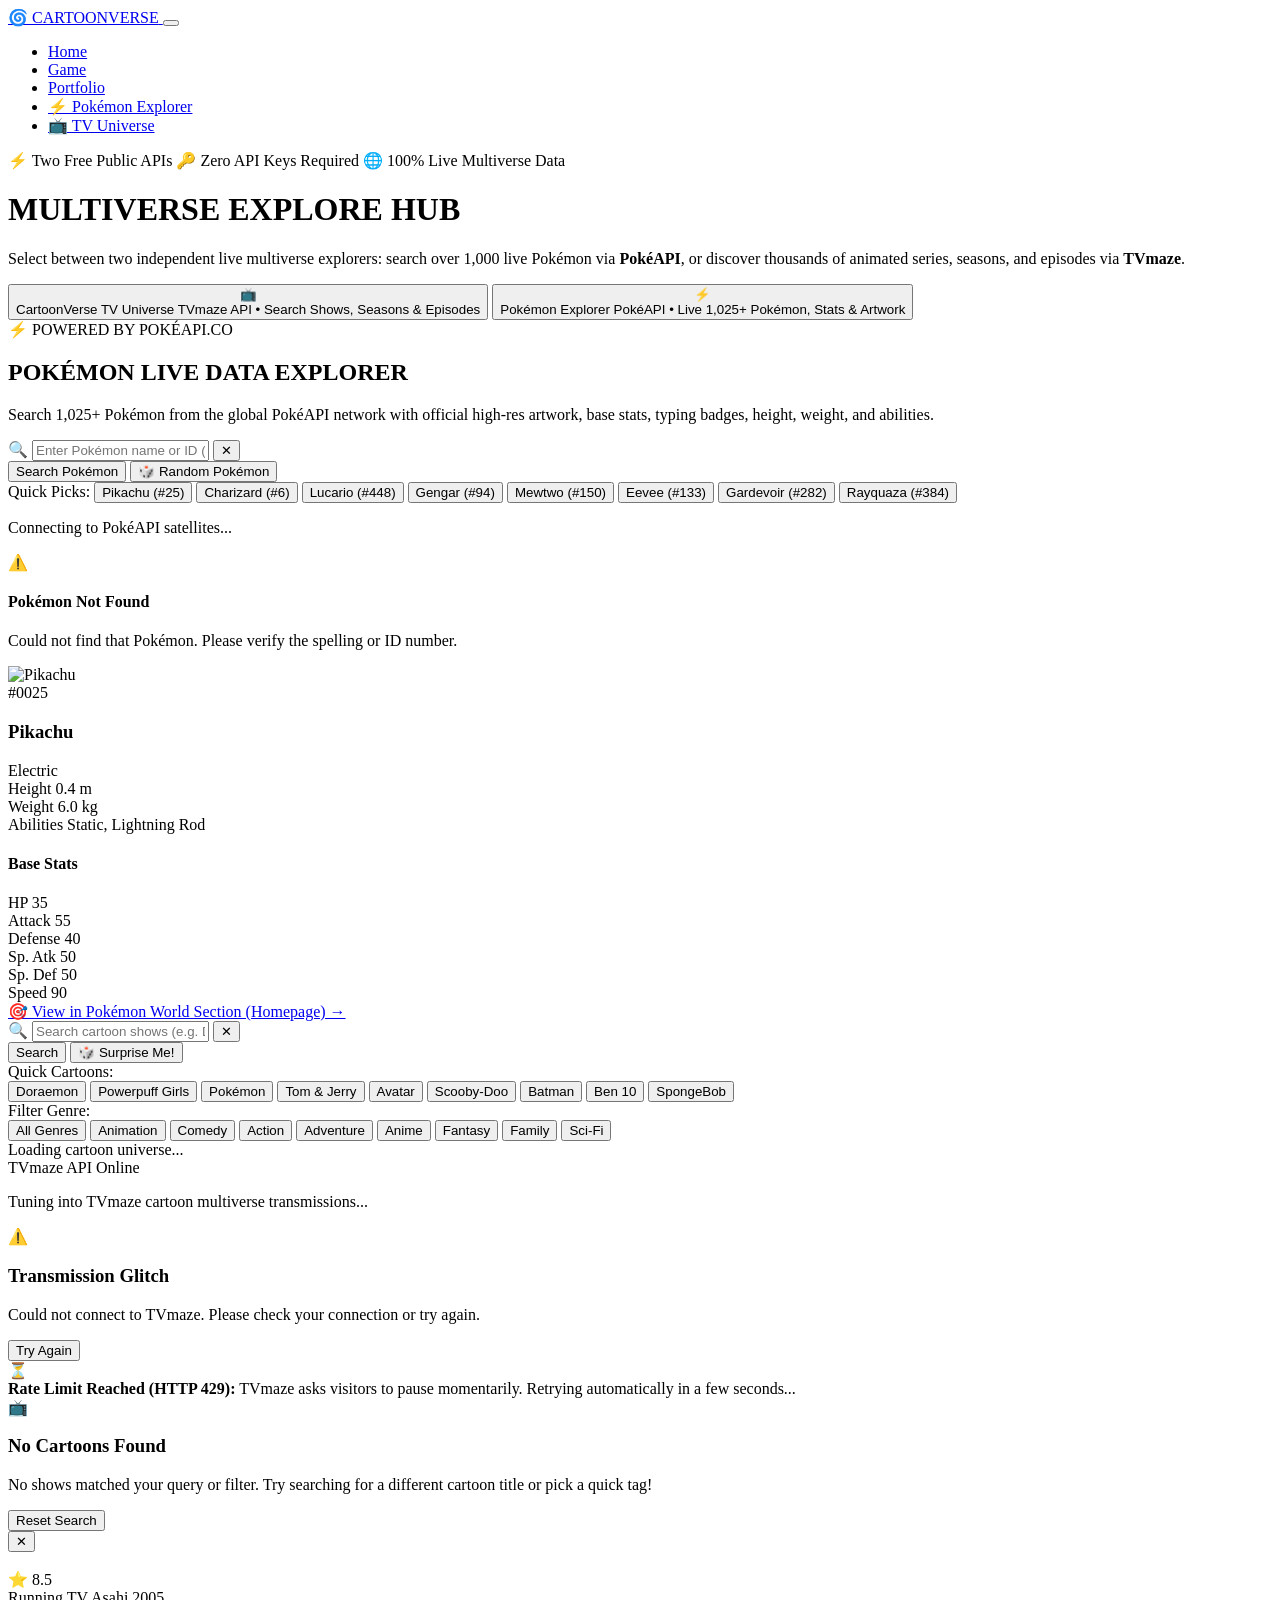
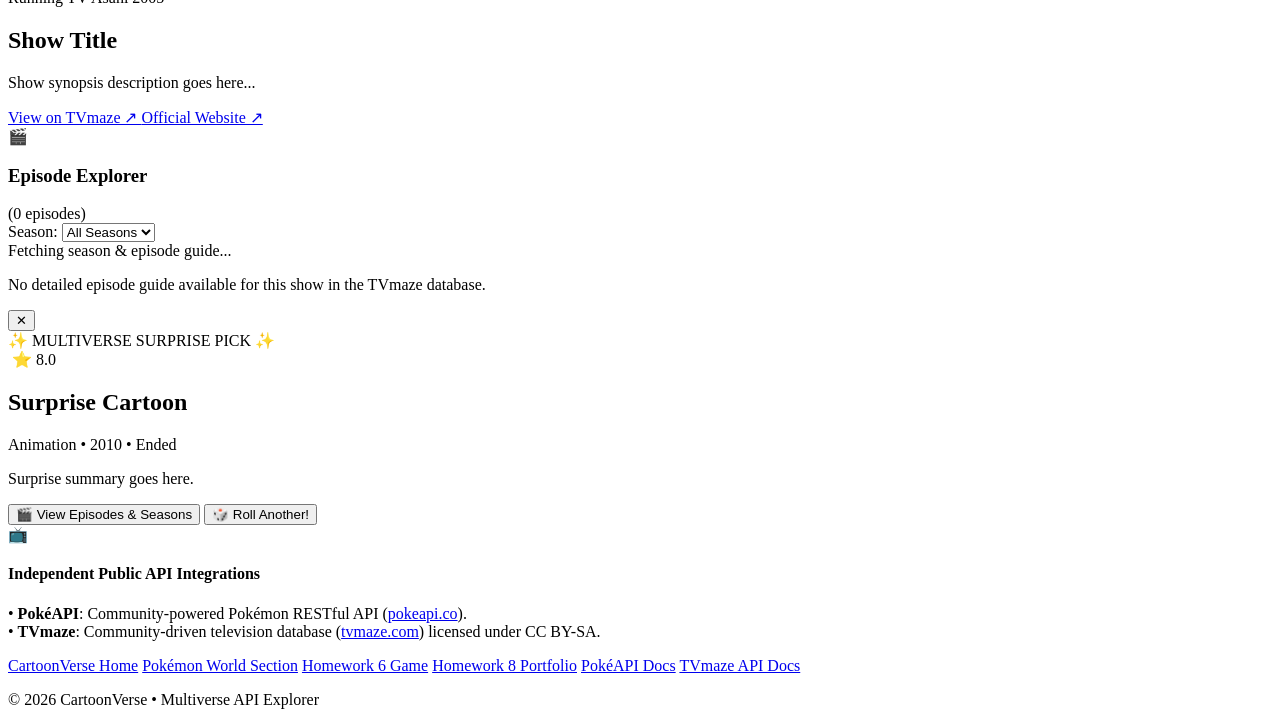
==== CS-CRP/Homework_9/api/index.html @ 13c74284 "Add files via upload" ====
<!DOCTYPE html>
<html lang="en">
<head>
  <meta charset="UTF-8">
  <meta name="viewport" content="width=device-width, initial-scale=1.0">
  <title>Multiverse Explore — Pokémon & TV Universe | CartoonVerse</title>
  <meta name="description" content="Explore live data from two free public APIs: Pokémon Explorer via PokéAPI and CartoonVerse TV Universe via TVmaze.">

  <!-- Google Fonts -->
  <link rel="preconnect" href="https://fonts.googleapis.com">
  <link rel="preconnect" href="https://fonts.gstatic.com" crossorigin>
  <link href="https://fonts.googleapis.com/css2?family=Fredoka:wght@400;600;700;800&family=Nunito:wght@400;600;700;800;900&display=swap" rel="stylesheet">

  <link rel="stylesheet" href="/api/style.css">
</head>
<body>

  <!-- Background Decorative Multiverse Elements -->
  <div class="stars-layer" aria-hidden="true"></div>
  <div class="ambient-glow glow-cyan" aria-hidden="true"></div>
  <div class="ambient-glow glow-magenta" aria-hidden="true"></div>

  <!-- ── Global Navigation ─────────────────────────────────────────── -->
  <nav class="navbar" id="navbar">
    <div class="nav-container">
      <a href="/" class="brand-logo" aria-label="CartoonVerse Home">
        <span class="brand-portal-icon">🌀</span>
        <span class="brand-text">CARTOON<span class="accent-verse">VERSE</span></span>
      </a>

      <button class="mobile-menu-btn" id="mobileMenuBtn" aria-label="Toggle navigation menu">
        <span class="hamburger-bar"></span>
        <span class="hamburger-bar"></span>
        <span class="hamburger-bar"></span>
      </button>

      <ul class="nav-links" id="navLinks">
        <li><a href="/" class="nav-link">Home</a></li>
        <li><a href="/game" class="nav-link">Game</a></li>
        <li><a href="/portfolio" class="nav-link">Portfolio</a></li>
        <li><a href="#pokemon" class="nav-link nav-opt-pokemon" id="navLinkPokemon">⚡ Pokémon Explorer</a></li>
        <li><a href="#tv" class="nav-link nav-opt-tv active" id="navLinkTv">📺 TV Universe</a></li>
      </ul>
    </div>
  </nav>

  <!-- ── Hero Section ──────────────────────────────────────────────── -->
  <header class="api-hero">
    <div class="hero-inner">
      <div class="api-badges">
        <span class="api-badge badge-free">⚡ Two Free Public APIs</span>
        <span class="api-badge badge-nokey">🔑 Zero API Keys Required</span>
        <span class="api-badge badge-live">🌐 100% Live Multiverse Data</span>
      </div>

      <h1 class="api-title">
        MULTIVERSE <span class="highlight-text">EXPLORE HUB</span>
      </h1>
      <p class="api-subtitle">
        Select between two independent live multiverse explorers: search over 1,000 live Pokémon via <strong>PokéAPI</strong>, or discover thousands of animated series, seasons, and episodes via <strong>TVmaze</strong>.
      </p>

      <!-- ── TWO PROMINENT SEPARATE EXPLORE OPTIONS ────────────────── -->
      <div class="explorer-switcher-bar" role="tablist" aria-label="Choose Multiverse Explorer">
        <button 
          class="explorer-switch-btn active" 
          id="tabBtnTv" 
          role="tab" 
          aria-selected="true" 
          aria-controls="viewTvUniverse"
          data-target="viewTvUniverse"
        >
          <span class="switch-icon">📺</span>
          <div class="switch-info">
            <span class="switch-heading">CartoonVerse TV Universe</span>
            <span class="switch-sub">TVmaze API • Search Shows, Seasons & Episodes</span>
          </div>
          <span class="switch-indicator"></span>
        </button>

        <button 
          class="explorer-switch-btn" 
          id="tabBtnPokemon" 
          role="tab" 
          aria-selected="false" 
          aria-controls="viewPokemonExplorer"
          data-target="viewPokemonExplorer"
        >
          <span class="switch-icon">⚡</span>
          <div class="switch-info">
            <span class="switch-heading">Pokémon Explorer</span>
            <span class="switch-sub">PokéAPI • Live 1,025+ Pokémon, Stats & Artwork</span>
          </div>
          <span class="switch-indicator"></span>
        </button>
      </div>

    </div>
  </header>

  <!-- ── Main Content Container ────────────────────────────────────── -->
  <main class="main-container">

    <!-- ===============================================================
         EXPLORE OPTION 1: POKÉMON EXPLORER (PokéAPI Integration)
         =============================================================== -->
    <section class="explorer-view hidden" id="viewPokemonExplorer" role="tabpanel" aria-labelledby="tabBtnPokemon">
      <div class="poke-explorer-card">
        <!-- Pokémon Explorer Header -->
        <div class="poke-header-banner">
          <div class="poke-header-badge">⚡ POWERED BY POKÉAPI.CO</div>
          <h2 class="poke-view-title">POKÉMON LIVE DATA EXPLORER</h2>
          <p class="poke-view-subtitle">
            Search 1,025+ Pokémon from the global PokéAPI network with official high-res artwork, base stats, typing badges, height, weight, and abilities.
          </p>
        </div>

        <!-- Pokémon Search Controls -->
        <div class="poke-search-panel">
          <div class="poke-search-row">
            <div class="search-input-wrapper">
              <span class="search-input-icon">🔍</span>
              <input 
                type="text" 
                id="pokeSearchInput" 
                class="poke-search-input" 
                placeholder="Enter Pokémon name or ID (e.g. pikachu, charizard, lucario, gengar, 150)..."
                aria-label="Search Pokémon by name or ID"
                autocomplete="off"
              >
              <button class="clear-search-btn hidden" id="btnClearPokeSearch" aria-label="Clear input">✕</button>
            </div>
            <button class="poke-search-btn" id="btnSubmitPokeSearch">Search Pokémon</button>
            <button class="poke-random-btn" id="btnRandomPoke">
              <span>🎲</span> Random Pokémon
            </button>
          </div>

          <!-- Quick Pokémon Suggestions -->
          <div class="quick-poke-pills">
            <span class="quick-poke-label">Quick Picks:</span>
            <button class="poke-pill-btn" data-pokemon="pikachu">Pikachu (#25)</button>
            <button class="poke-pill-btn" data-pokemon="charizard">Charizard (#6)</button>
            <button class="poke-pill-btn" data-pokemon="lucario">Lucario (#448)</button>
            <button class="poke-pill-btn" data-pokemon="gengar">Gengar (#94)</button>
            <button class="poke-pill-btn" data-pokemon="mewtwo">Mewtwo (#150)</button>
            <button class="poke-pill-btn" data-pokemon="eevee">Eevee (#133)</button>
            <button class="poke-pill-btn" data-pokemon="gardevoir">Gardevoir (#282)</button>
            <button class="poke-pill-btn" data-pokemon="rayquaza">Rayquaza (#384)</button>
          </div>
        </div>

        <!-- Pokémon Loading State -->
        <div class="poke-loading-state hidden" id="pokeLoadingState">
          <div class="poke-ball-spinner"></div>
          <p>Connecting to PokéAPI satellites...</p>
        </div>

        <!-- Pokémon Error Message -->
        <div class="poke-error-card hidden" id="pokeErrorCard">
          <span class="error-icon">⚠️</span>
          <div>
            <h4 id="pokeErrorHeading">Pokémon Not Found</h4>
            <p id="pokeErrorDescription">Could not find that Pokémon. Please verify the spelling or ID number.</p>
          </div>
        </div>

        <!-- Live Pokémon Display Card -->
        <div class="poke-display-wrapper" id="pokeDisplayWrapper">
          <div class="poke-card-grid">
            <!-- Left Column: Artwork, ID, Name, Types -->
            <div class="poke-art-col">
              <div class="poke-sprite-frame">
                <img 
                  id="pokeLiveImg" 
                  src="https://raw.githubusercontent.com/PokeAPI/sprites/master/sprites/pokemon/other/official-artwork/25.png" 
                  alt="Pikachu" 
                  class="poke-artwork-img"
                  loading="lazy"
                >
              </div>
              <span class="poke-num-tag" id="pokeLiveId">#0025</span>
              <h3 class="poke-live-name" id="pokeLiveName">Pikachu</h3>
              <div class="poke-types-container" id="pokeLiveTypes">
                <span class="poke-type-badge type-electric">Electric</span>
              </div>
            </div>

            <!-- Right Column: Meta Info & Base Stats Meters -->
            <div class="poke-stats-col">
              <div class="poke-meta-stats">
                <div class="meta-stat-box">
                  <span class="ms-label">Height</span>
                  <span class="ms-value" id="pokeLiveHeight">0.4 m</span>
                </div>
                <div class="meta-stat-box">
                  <span class="ms-label">Weight</span>
                  <span class="ms-value" id="pokeLiveWeight">6.0 kg</span>
                </div>
                <div class="meta-stat-box">
                  <span class="ms-label">Abilities</span>
                  <span class="ms-value" id="pokeLiveAbilities">Static, Lightning Rod</span>
                </div>
              </div>

              <!-- Base Stats Progress Bars -->
              <h4 class="poke-base-stats-title">Base Stats</h4>
              <div class="poke-stats-list">
                <div class="stat-row">
                  <span class="stat-name">HP</span>
                  <span class="stat-val" id="pokeStatHp">35</span>
                  <div class="stat-track"><div class="stat-bar" id="barHp" style="width: 14%;"></div></div>
                </div>
                <div class="stat-row">
                  <span class="stat-name">Attack</span>
                  <span class="stat-val" id="pokeStatAtk">55</span>
                  <div class="stat-track"><div class="stat-bar" id="barAtk" style="width: 22%;"></div></div>
                </div>
                <div class="stat-row">
                  <span class="stat-name">Defense</span>
                  <span class="stat-val" id="pokeStatDef">40</span>
                  <div class="stat-track"><div class="stat-bar" id="barDef" style="width: 16%;"></div></div>
                </div>
                <div class="stat-row">
                  <span class="stat-name">Sp. Atk</span>
                  <span class="stat-val" id="pokeStatSpAtk">50</span>
                  <div class="stat-track"><div class="stat-bar" id="barSpAtk" style="width: 20%;"></div></div>
                </div>
                <div class="stat-row">
                  <span class="stat-name">Sp. Def</span>
                  <span class="stat-val" id="pokeStatSpDef">50</span>
                  <div class="stat-track"><div class="stat-bar" id="barSpDef" style="width: 20%;"></div></div>
                </div>
                <div class="stat-row">
                  <span class="stat-name">Speed</span>
                  <span class="stat-val" id="pokeStatSpd">90</span>
                  <div class="stat-track"><div class="stat-bar" id="barSpd" style="width: 36%;"></div></div>
                </div>
              </div>

              <!-- Cross-link back to Homepage Pokémon Section -->
              <div class="poke-cross-links">
                <a href="/#world-pokemon-detail" class="btn-jump-home-section">
                  <span>🎯</span> View in Pokémon World Section (Homepage) →
                </a>
              </div>
            </div>
          </div>
        </div>

      </div>
    </section>

    <!-- ===============================================================
         EXPLORE OPTION 2: CARTOONVERSE TV UNIVERSE (TVmaze API Integration)
         =============================================================== -->
    <section class="explorer-view" id="viewTvUniverse" role="tabpanel" aria-labelledby="tabBtnTv">
      
      <!-- Controls Panel -->
      <div class="controls-panel">
        <!-- Search Input Bar -->
        <div class="search-form-row">
          <div class="search-input-wrapper">
            <span class="search-input-icon">🔍</span>
            <input 
              type="text" 
              id="tvSearchInput" 
              class="tv-search-input" 
              placeholder="Search cartoon shows (e.g. Doraemon, Powerpuff Girls, Pokémon, Tom and Jerry, Avatar)..."
              aria-label="Search TV shows by name"
              autocomplete="off"
            >
            <button class="clear-search-btn hidden" id="btnClearSearch" aria-label="Clear search input">✕</button>
          </div>
          <button class="search-submit-btn" id="btnSubmitSearch">Search</button>
          <button class="surprise-btn" id="btnSurpriseMe" title="Discover a surprise random cartoon show!">
            <span>🎲</span> Surprise Me!
          </button>
        </div>

        <!-- Quick Suggestion Pills -->
        <div class="quick-tags-row">
          <span class="tags-label">Quick Cartoons:</span>
          <div class="tag-pills" id="quickTags">
            <button class="tag-pill" data-query="doraemon">Doraemon</button>
            <button class="tag-pill" data-query="powerpuff girls">Powerpuff Girls</button>
            <button class="tag-pill" data-query="pokemon">Pokémon</button>
            <button class="tag-pill" data-query="tom and jerry">Tom & Jerry</button>
            <button class="tag-pill" data-query="avatar the last airbender">Avatar</button>
            <button class="tag-pill" data-query="scooby-doo">Scooby-Doo</button>
            <button class="tag-pill" data-query="batman the animated series">Batman</button>
            <button class="tag-pill" data-query="ben 10">Ben 10</button>
            <button class="tag-pill" data-query="spongebob">SpongeBob</button>
          </div>
        </div>

        <!-- Genre Filter Pills -->
        <div class="genre-filter-row">
          <span class="genre-label">Filter Genre:</span>
          <div class="genre-pills" id="genrePills">
            <button class="genre-pill active" data-genre="all">All Genres</button>
            <button class="genre-pill" data-genre="Animation">Animation</button>
            <button class="genre-pill" data-genre="Comedy">Comedy</button>
            <button class="genre-pill" data-genre="Action">Action</button>
            <button class="genre-pill" data-genre="Adventure">Adventure</button>
            <button class="genre-pill" data-genre="Anime">Anime</button>
            <button class="genre-pill" data-genre="Fantasy">Fantasy</button>
            <button class="genre-pill" data-genre="Family">Family</button>
            <button class="genre-pill" data-genre="Science-Fiction">Sci-Fi</button>
          </div>
        </div>
      </div>

      <!-- Results Meta Bar -->
      <div class="results-meta-bar" id="resultsMeta">
        <div class="meta-count" id="resultsCount">Loading cartoon universe...</div>
        <div class="meta-status" id="metaStatus">TVmaze API Online</div>
      </div>

      <!-- Loading Indicator -->
      <div class="loading-state hidden" id="loadingState">
        <div class="spinner-portal"></div>
        <p class="loading-text">Tuning into TVmaze cartoon multiverse transmissions...</p>
      </div>

      <!-- Error Banner -->
      <div class="error-banner hidden" id="errorBanner">
        <span class="error-icon">⚠️</span>
        <div class="error-content">
          <h3 class="error-title" id="errorTitle">Transmission Glitch</h3>
          <p class="error-msg" id="errorMsg">Could not connect to TVmaze. Please check your connection or try again.</p>
        </div>
        <button class="btn-retry" id="btnRetry">Try Again</button>
      </div>

      <!-- Rate Limit Alert (HTTP 429) -->
      <div class="rate-limit-alert hidden" id="rateLimitAlert">
        <span class="rl-icon">⏳</span>
        <div>
          <strong>Rate Limit Reached (HTTP 429):</strong>
          <span>TVmaze asks visitors to pause momentarily. Retrying automatically in a few seconds...</span>
        </div>
      </div>

      <!-- Empty State -->
      <div class="empty-state hidden" id="emptyState">
        <div class="empty-icon">📺</div>
        <h3>No Cartoons Found</h3>
        <p id="emptyMsg">No shows matched your query or filter. Try searching for a different cartoon title or pick a quick tag!</p>
        <button class="action-btn-sm" id="btnResetEmpty">Reset Search</button>
      </div>

      <!-- Shows Grid (Cartoon Discovery Hub) -->
      <section class="shows-grid" id="showsGrid" aria-label="TV shows discovery grid">
        <!-- Populated dynamically via script.js -->
      </section>

    </section>

  </main>

  <!-- ── Feature 2: Episode Explorer Modal / View ──────────────────── -->
  <div class="modal-overlay hidden" id="episodeModal" role="dialog" aria-modal="true" aria-labelledby="modalShowTitle">
    <div class="modal-container">
      <button class="modal-close" id="btnModalClose" aria-label="Close episode explorer">✕</button>

      <!-- Show Header Banner -->
      <div class="modal-show-header" id="modalShowHeader">
        <div class="modal-poster-wrap">
          <img src="" alt="" class="modal-poster-img" id="modalPoster">
          <div class="modal-rating-badge" id="modalRating">⭐ 8.5</div>
        </div>

        <div class="modal-header-info">
          <div class="modal-badges-row" id="modalBadgesRow">
            <span class="modal-badge-status" id="modalStatus">Running</span>
            <span class="modal-badge-network" id="modalNetwork">TV Asahi</span>
            <span class="modal-badge-year" id="modalYear">2005</span>
          </div>

          <h2 class="modal-show-title" id="modalShowTitle">Show Title</h2>
          <div class="modal-genres" id="modalGenres">
            <!-- Badges -->
          </div>

          <p class="modal-synopsis" id="modalSynopsis">
            Show synopsis description goes here...
          </p>

          <div class="modal-links-row">
            <a href="#" target="_blank" rel="noopener noreferrer" class="modal-ext-link" id="modalTvmazeLink">
              View on TVmaze ↗
            </a>
            <a href="#" target="_blank" rel="noopener noreferrer" class="modal-ext-link hidden" id="modalOfficialLink">
              Official Website ↗
            </a>
          </div>
        </div>
      </div>

      <!-- Episode Explorer Section -->
      <div class="episodes-section">
        <div class="episodes-header">
          <div class="episodes-title-row">
            <span class="ep-icon">🎬</span>
            <h3>Episode Explorer</h3>
            <span class="episodes-total-count" id="episodesTotalCount">(0 episodes)</span>
          </div>

          <!-- Season Selector -->
          <div class="season-filter-wrapper">
            <label for="seasonSelect">Season:</label>
            <select id="seasonSelect" class="season-select" aria-label="Filter episodes by season">
              <option value="all">All Seasons</option>
            </select>
          </div>
        </div>

        <!-- Episodes Loading State -->
        <div class="episodes-loading hidden" id="episodesLoading">
          <div class="spinner-sm"></div>
          <span>Fetching season & episode guide...</span>
        </div>

        <!-- Episodes Grid -->
        <div class="episodes-grid" id="episodesGrid">
          <!-- Dynamically populated -->
        </div>

        <!-- Episodes Empty State -->
        <div class="episodes-empty hidden" id="episodesEmpty">
          <p>No detailed episode guide available for this show in the TVmaze database.</p>
        </div>
      </div>
    </div>
  </div>

  <!-- ── Feature 3: Surprise Me Spotlight Modal ────────────────────── -->
  <div class="modal-overlay hidden" id="surpriseModal" role="dialog" aria-modal="true" aria-labelledby="surpriseTitle">
    <div class="surprise-modal-container">
      <button class="modal-close" id="btnSurpriseClose" aria-label="Close surprise card">✕</button>

      <div class="surprise-badge-top">✨ MULTIVERSE SURPRISE PICK ✨</div>

      <div class="surprise-card-body">
        <div class="surprise-poster-wrap">
          <img src="" alt="" class="surprise-poster-img" id="surprisePoster">
          <span class="surprise-rating" id="surpriseRating">⭐ 8.0</span>
        </div>

        <div class="surprise-details">
          <h2 class="surprise-title" id="surpriseTitle">Surprise Cartoon</h2>
          <div class="surprise-genres" id="surpriseGenres"></div>

          <div class="surprise-meta">
            <span id="surpriseType">Animation</span> •
            <span id="surpriseYear">2010</span> •
            <span id="surpriseStatus">Ended</span>
          </div>

          <p class="surprise-desc" id="surpriseDesc">
            Surprise summary goes here.
          </p>

          <div class="surprise-actions">
            <button class="surprise-explore-btn" id="btnSurpriseExplore">
              <span>🎬</span> View Episodes & Seasons
            </button>
            <button class="surprise-again-btn" id="btnSurpriseAgain">
              <span>🎲</span> Roll Another!
            </button>
          </div>
        </div>
      </div>
    </div>
  </div>

  <!-- ── TVmaze Attribution & Footer ───────────────────────────────── -->
  <footer class="api-footer">
    <div class="footer-inner">
      <div class="footer-attribution">
        <span class="footer-tv-icon">📺</span>
        <div>
          <h4>Independent Public API Integrations</h4>
          <p>
            • <strong>PokéAPI</strong>: Community-powered Pokémon RESTful API (<a href="https://pokeapi.co" target="_blank" rel="noopener noreferrer">pokeapi.co</a>).<br>
            • <strong>TVmaze</strong>: Community-driven television database (<a href="https://www.tvmaze.com" target="_blank" rel="noopener noreferrer">tvmaze.com</a>) licensed under CC BY-SA.
          </p>
        </div>
      </div>

      <div class="footer-links-row">
        <a href="/">CartoonVerse Home</a>
        <a href="/#world-pokemon-detail">Pokémon World Section</a>
        <a href="/game">Homework 6 Game</a>
        <a href="/portfolio">Homework 8 Portfolio</a>
        <a href="https://pokeapi.co/docs/v2" target="_blank" rel="noopener noreferrer">PokéAPI Docs</a>
        <a href="https://api.tvmaze.com" target="_blank" rel="noopener noreferrer">TVmaze API Docs</a>
      </div>

      <p class="footer-copy">© 2026 CartoonVerse • Multiverse API Explorer</p>
    </div>
  </footer>

  <script src="/api/script.js"></script>
</body>
</html>
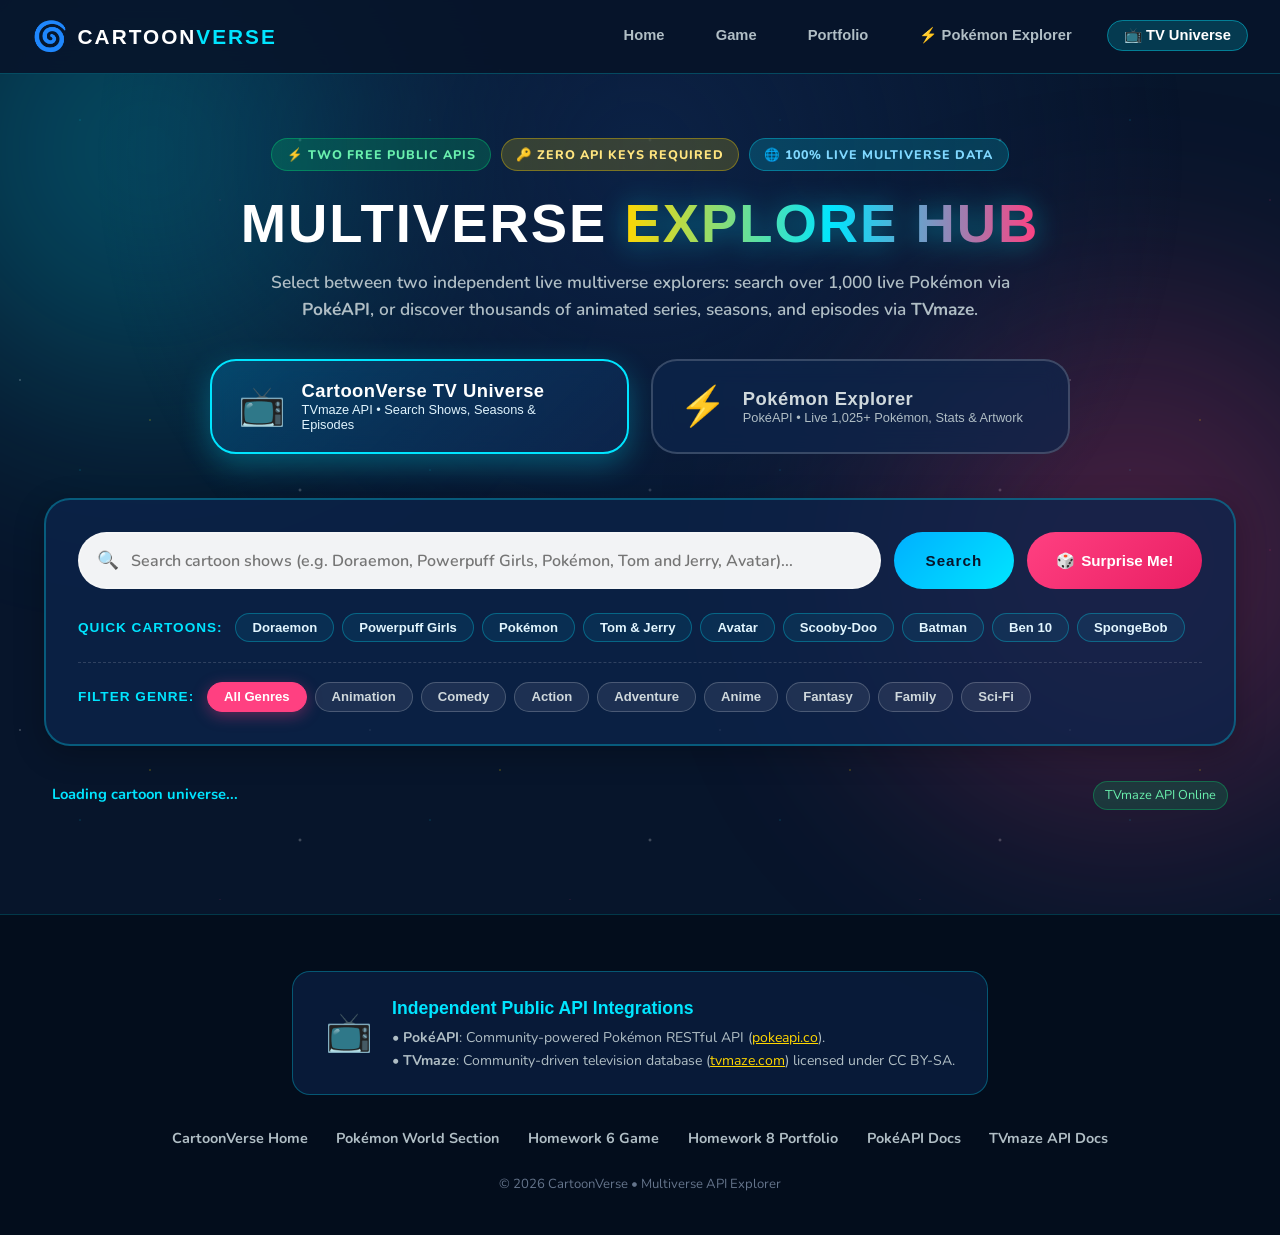
==== commit 50834d87: "Update index.html" ====
--- a/CS-CRP/Homework_9/api/index.html
+++ b/CS-CRP/Homework_9/api/index.html
@@ -11,7 +11,7 @@
   <link rel="preconnect" href="https://fonts.gstatic.com" crossorigin>
   <link href="https://fonts.googleapis.com/css2?family=Fredoka:wght@400;600;700;800&family=Nunito:wght@400;600;700;800;900&display=swap" rel="stylesheet">
 
-  <link rel="stylesheet" href="/api/style.css">
+  <link rel="stylesheet" href="style.css">
 </head>
 <body>
 
--- a/CS-CRP/Homework_9/api/style.css
+++ b/CS-CRP/Homework_9/api/style.css
@@ -0,0 +1,1875 @@
+/* ===================================================================
+   CARTOONVERSE MULTIVERSE EXPLORE — DUAL API STYLESHEET
+   1. Pokémon Explorer (PokéAPI)
+   2. CartoonVerse TV Universe (TVmaze)
+   =================================================================== */
+
+:root {
+  --font-display: 'Fredoka', 'Quicksand', sans-serif;
+  --font-body: 'Nunito', -apple-system, BlinkMacSystemFont, sans-serif;
+
+  --bg-space: #07152b;
+  --bg-space-dark: #040d1c;
+  --accent-cyan: #00e5ff;
+  --accent-magenta: #ff4081;
+  --accent-yellow: #ffd600;
+  --accent-purple: #7c4dff;
+  --accent-green: #00e676;
+  --accent-red: #e53935;
+
+  --text-primary: #ffffff;
+  --text-muted: #b0bec5;
+  --text-dark: #1e293b;
+
+  --card-bg: rgba(255, 255, 255, 0.95);
+  --glass-bg: rgba(13, 37, 76, 0.75);
+
+  --radius-sm: 10px;
+  --radius-md: 18px;
+  --radius-lg: 26px;
+  --radius-pill: 50px;
+
+  --shadow-sm: 0 4px 15px rgba(0, 0, 0, 0.15);
+  --shadow-md: 0 8px 30px rgba(0, 0, 0, 0.25);
+  --shadow-glow: 0 0 25px rgba(0, 229, 255, 0.35);
+
+  --max-w: 1240px;
+  --transition: all 0.3s cubic-bezier(0.2, 0.8, 0.2, 1);
+}
+
+/* ── Reset & Global ──────────────────────────────────────────────── */
+*, *::before, *::after {
+  box-sizing: border-box;
+  margin: 0;
+  padding: 0;
+}
+
+html {
+  scroll-behavior: smooth;
+}
+
+body {
+  font-family: var(--font-body);
+  background: var(--bg-space);
+  color: var(--text-primary);
+  min-height: 100vh;
+  line-height: 1.6;
+  overflow-x: hidden;
+  position: relative;
+}
+
+/* ── Ambient Background Decor ────────────────────────────────────── */
+.stars-layer {
+  position: fixed;
+  inset: 0;
+  pointer-events: none;
+  background-image: 
+    radial-gradient(1.5px 1.5px at 20px 30px, #ffffff, rgba(0,0,0,0)),
+    radial-gradient(1px 1px at 80px 120px, var(--accent-cyan), rgba(0,0,0,0)),
+    radial-gradient(1.5px 1.5px at 150px 70px, var(--accent-yellow), rgba(0,0,0,0)),
+    radial-gradient(1px 1px at 220px 200px, var(--accent-magenta), rgba(0,0,0,0)),
+    radial-gradient(2px 2px at 300px 140px, #ffffff, rgba(0,0,0,0));
+  background-repeat: repeat;
+  background-size: 350px 350px;
+  opacity: 0.35;
+  z-index: 0;
+}
+
+.ambient-glow {
+  position: fixed;
+  width: 500px;
+  height: 500px;
+  border-radius: 50%;
+  filter: blur(120px);
+  pointer-events: none;
+  z-index: 0;
+  opacity: 0.25;
+}
+
+.glow-cyan {
+  top: -100px;
+  left: -100px;
+  background: var(--accent-cyan);
+}
+
+.glow-magenta {
+  bottom: 10%;
+  right: -100px;
+  background: var(--accent-magenta);
+}
+
+/* ── Navbar ──────────────────────────────────────────────────────── */
+.navbar {
+  position: sticky;
+  top: 0;
+  z-index: 100;
+  background: rgba(7, 21, 43, 0.90);
+  backdrop-filter: blur(16px);
+  border-bottom: 1px solid rgba(0, 229, 255, 0.25);
+  padding: 0.85rem 2rem;
+  transition: var(--transition);
+}
+
+.nav-container {
+  max-width: var(--max-w);
+  margin: 0 auto;
+  display: flex;
+  align-items: center;
+  justify-content: space-between;
+}
+
+.brand-logo {
+  display: flex;
+  align-items: center;
+  gap: 0.6rem;
+  text-decoration: none;
+  color: #fff;
+}
+
+.brand-portal-icon {
+  font-size: 1.8rem;
+  animation: rotatePortal 20s linear infinite;
+}
+
+@keyframes rotatePortal {
+  from { transform: rotate(0deg); }
+  to   { transform: rotate(360deg); }
+}
+
+.brand-text {
+  font-family: var(--font-display);
+  font-weight: 800;
+  font-size: 1.3rem;
+  letter-spacing: 2px;
+}
+
+.accent-verse {
+  color: var(--accent-cyan);
+}
+
+.nav-links {
+  display: flex;
+  list-style: none;
+  gap: 1.2rem;
+  align-items: center;
+}
+
+.nav-link {
+  color: var(--text-muted);
+  text-decoration: none;
+  font-family: var(--font-display);
+  font-weight: 700;
+  font-size: 0.92rem;
+  padding: 0.4rem 1rem;
+  border-radius: var(--radius-pill);
+  transition: var(--transition);
+}
+
+.nav-link:hover,
+.nav-link.active {
+  color: #fff;
+  background: rgba(0, 229, 255, 0.18);
+  border: 1px solid rgba(0, 229, 255, 0.4);
+}
+
+.nav-opt-pokemon:hover,
+.nav-opt-pokemon.active {
+  background: rgba(255, 214, 0, 0.2);
+  border-color: var(--accent-yellow);
+  color: #ffe57f;
+}
+
+.mobile-menu-btn {
+  display: none;
+  background: none;
+  border: none;
+  cursor: pointer;
+  padding: 0.5rem;
+}
+
+.hamburger-bar {
+  display: block;
+  width: 25px;
+  height: 3px;
+  background: #fff;
+  margin: 4px 0;
+  border-radius: 2px;
+  transition: 0.3s;
+}
+
+/* ── Hero Section ────────────────────────────────────────────────── */
+.api-hero {
+  position: relative;
+  z-index: 1;
+  padding: 4rem 1.5rem 2.8rem;
+  text-align: center;
+  background: radial-gradient(circle at 50% 20%, rgba(13, 37, 76, 0.8) 0%, transparent 75%);
+}
+
+.hero-inner {
+  max-width: 980px;
+  margin: 0 auto;
+}
+
+.api-badges {
+  display: flex;
+  flex-wrap: wrap;
+  justify-content: center;
+  gap: 0.6rem;
+  margin-bottom: 1.2rem;
+}
+
+.api-badge {
+  font-size: 0.78rem;
+  font-weight: 800;
+  padding: 0.35rem 0.9rem;
+  border-radius: var(--radius-pill);
+  letter-spacing: 1px;
+  text-transform: uppercase;
+}
+
+.badge-free   { background: rgba(0, 230, 118, 0.18); color: #69f0ae; border: 1px solid rgba(0, 230, 118, 0.35); }
+.badge-nokey  { background: rgba(255, 214, 0, 0.18); color: #ffe57f; border: 1px solid rgba(255, 214, 0, 0.35); }
+.badge-live   { background: rgba(0, 229, 255, 0.18); color: #80d8ff; border: 1px solid rgba(0, 229, 255, 0.35); }
+
+.api-title {
+  font-family: var(--font-display);
+  font-size: clamp(2.2rem, 5vw, 3.4rem);
+  font-weight: 900;
+  letter-spacing: 2px;
+  line-height: 1.2;
+  margin-bottom: 0.8rem;
+}
+
+.highlight-text {
+  background: linear-gradient(90deg, var(--accent-yellow), var(--accent-cyan), var(--accent-magenta));
+  -webkit-background-clip: text;
+  -webkit-text-fill-color: transparent;
+  background-clip: text;
+  filter: drop-shadow(0 2px 14px rgba(0, 229, 255, 0.45));
+}
+
+.api-subtitle {
+  color: var(--text-muted);
+  font-size: 1.08rem;
+  font-weight: 600;
+  max-width: 760px;
+  margin: 0 auto 2.2rem;
+}
+
+/* ── TWO SEPARATE EXPLORE SWITCHER BUTTONS ───────────────────────── */
+.explorer-switcher-bar {
+  display: grid;
+  grid-template-columns: 1fr 1fr;
+  gap: 1.4rem;
+  max-width: 860px;
+  margin: 0 auto;
+}
+
+.explorer-switch-btn {
+  display: flex;
+  align-items: center;
+  gap: 1rem;
+  padding: 1.2rem 1.6rem;
+  border-radius: var(--radius-lg);
+  border: 2px solid rgba(255, 255, 255, 0.18);
+  background: rgba(13, 37, 76, 0.7);
+  backdrop-filter: blur(12px);
+  color: #cfd8dc;
+  cursor: pointer;
+  text-align: left;
+  transition: var(--transition);
+  position: relative;
+  overflow: hidden;
+}
+
+.explorer-switch-btn:hover {
+  border-color: rgba(0, 229, 255, 0.5);
+  background: rgba(13, 37, 76, 0.9);
+  transform: translateY(-4px);
+  color: #fff;
+}
+
+.explorer-switch-btn.active {
+  border-color: var(--accent-cyan);
+  background: linear-gradient(135deg, rgba(0, 176, 255, 0.22), rgba(13, 37, 76, 0.95));
+  color: #fff;
+  box-shadow: 0 10px 30px rgba(0, 229, 255, 0.3);
+}
+
+#tabBtnPokemon.active {
+  border-color: var(--accent-yellow);
+  background: linear-gradient(135deg, rgba(255, 214, 0, 0.22), rgba(13, 37, 76, 0.95));
+  box-shadow: 0 10px 30px rgba(255, 214, 0, 0.3);
+}
+
+.switch-icon {
+  font-size: 2.4rem;
+  flex-shrink: 0;
+}
+
+.switch-info {
+  display: flex;
+  flex-direction: column;
+}
+
+.switch-heading {
+  font-family: var(--font-display);
+  font-size: 1.15rem;
+  font-weight: 800;
+  letter-spacing: 0.5px;
+}
+
+.switch-sub {
+  font-size: 0.8rem;
+  color: var(--text-muted);
+}
+
+.explorer-switch-btn.active .switch-sub {
+  color: #e1f5fe;
+}
+
+/* ── Main Container & Explorer Views ─────────────────────────────── */
+.main-container {
+  position: relative;
+  z-index: 1;
+  max-width: var(--max-w);
+  margin: 0 auto;
+  padding: 0 1.5rem 5rem;
+}
+
+.explorer-view {
+  animation: viewFade 0.4s ease-out both;
+}
+
+@keyframes viewFade {
+  from { opacity: 0; transform: translateY(15px); }
+  to   { opacity: 1; transform: translateY(0); }
+}
+
+/* ===================================================================
+   OPTION 1: POKÉMON EXPLORER (PokéAPI) STYLES
+   =================================================================== */
+.poke-explorer-card {
+  background: rgba(255, 255, 255, 0.96);
+  color: var(--text-dark);
+  border-radius: var(--radius-lg);
+  border: 3px solid #ffca28;
+  padding: 2.8rem 2.2rem;
+  box-shadow: 0 16px 45px rgba(0, 0, 0, 0.35);
+  margin-bottom: 2.5rem;
+}
+
+.poke-header-banner {
+  text-align: center;
+  margin-bottom: 2.2rem;
+}
+
+.poke-header-badge {
+  display: inline-block;
+  background: linear-gradient(90deg, #d32f2f, #f57c00);
+  color: #fff;
+  font-family: var(--font-display);
+  font-weight: 800;
+  font-size: 0.78rem;
+  letter-spacing: 2px;
+  padding: 0.35rem 1rem;
+  border-radius: var(--radius-pill);
+  margin-bottom: 0.8rem;
+}
+
+.poke-view-title {
+  font-family: var(--font-display);
+  font-size: clamp(1.6rem, 3.5vw, 2.4rem);
+  font-weight: 900;
+  color: #b71c1c;
+  letter-spacing: 1px;
+  margin-bottom: 0.5rem;
+}
+
+.poke-view-subtitle {
+  color: #37474f;
+  font-size: 1rem;
+  max-width: 660px;
+  margin: 0 auto;
+  font-weight: 600;
+}
+
+/* Pokémon Search Controls */
+.poke-search-panel {
+  max-width: 760px;
+  margin: 0 auto 2.2rem;
+}
+
+.poke-search-row {
+  display: flex;
+  gap: 0.8rem;
+  flex-wrap: wrap;
+  margin-bottom: 1rem;
+}
+
+.poke-search-input {
+  width: 100%;
+  padding: 0.95rem 2.8rem 0.95rem 3.2rem;
+  border-radius: var(--radius-pill);
+  border: 2px solid #ffca28;
+  background: #ffffff;
+  color: var(--text-dark);
+  font-family: var(--font-body);
+  font-size: 1rem;
+  font-weight: 700;
+  outline: none;
+  transition: var(--transition);
+}
+
+.poke-search-input:focus {
+  border-color: #e53935;
+  box-shadow: 0 0 16px rgba(229, 57, 53, 0.25);
+}
+
+.poke-search-btn {
+  padding: 0.95rem 1.8rem;
+  border-radius: var(--radius-pill);
+  border: none;
+  background: linear-gradient(135deg, #e53935, #d32f2f);
+  color: #fff;
+  font-family: var(--font-display);
+  font-weight: 800;
+  font-size: 0.95rem;
+  cursor: pointer;
+  transition: var(--transition);
+}
+
+.poke-search-btn:hover {
+  transform: translateY(-2px);
+  box-shadow: 0 6px 20px rgba(229, 57, 53, 0.4);
+}
+
+.poke-random-btn {
+  display: inline-flex;
+  align-items: center;
+  gap: 0.4rem;
+  padding: 0.95rem 1.6rem;
+  border-radius: var(--radius-pill);
+  border: none;
+  background: linear-gradient(135deg, #fbc02d, #f57f17);
+  color: #212121;
+  font-family: var(--font-display);
+  font-weight: 800;
+  font-size: 0.95rem;
+  cursor: pointer;
+  transition: var(--transition);
+}
+
+.poke-random-btn:hover {
+  transform: translateY(-2px);
+  box-shadow: 0 6px 20px rgba(251, 192, 45, 0.45);
+}
+
+.quick-poke-pills {
+  display: flex;
+  align-items: center;
+  flex-wrap: wrap;
+  gap: 0.45rem;
+  justify-content: center;
+}
+
+.quick-poke-label {
+  font-size: 0.82rem;
+  font-weight: 800;
+  color: #b71c1c;
+  text-transform: uppercase;
+  margin-right: 0.3rem;
+}
+
+.poke-pill-btn {
+  padding: 0.35rem 0.9rem;
+  border-radius: 20px;
+  border: 1.5px solid #ffe082;
+  background: #fff8e1;
+  color: #bf360c;
+  font-size: 0.8rem;
+  font-weight: 800;
+  cursor: pointer;
+  transition: var(--transition);
+}
+
+.poke-pill-btn:hover {
+  background: #ffd54f;
+  border-color: #ffa000;
+  transform: translateY(-2px);
+}
+
+/* Pokémon States */
+.poke-loading-state,
+.poke-error-card {
+  text-align: center;
+  padding: 2.2rem 1.5rem;
+  border-radius: var(--radius-md);
+  margin-bottom: 2rem;
+}
+
+.poke-loading-state {
+  background: #fffde7;
+  border: 2px dashed #fbc02d;
+  color: #f57f17;
+  font-weight: 800;
+}
+
+.poke-ball-spinner {
+  width: 44px;
+  height: 44px;
+  margin: 0 auto 0.8rem;
+  border-radius: 50%;
+  border: 4px solid #f57f17;
+  border-top-color: #d32f2f;
+  animation: spin 0.75s linear infinite;
+}
+
+.poke-error-card {
+  display: flex;
+  align-items: center;
+  gap: 1.2rem;
+  text-align: left;
+  background: #ffebee;
+  border: 2px solid #ef5350;
+  color: #c62828;
+}
+
+.poke-error-card h4 {
+  font-family: var(--font-display);
+  font-size: 1.1rem;
+  margin-bottom: 0.2rem;
+}
+
+/* Pokémon Display Card (Grid Layout) */
+.poke-display-wrapper {
+  background: linear-gradient(135deg, #ffffff, #f9fafb);
+  border: 2px solid #e0e0e0;
+  border-radius: var(--radius-md);
+  padding: 2.2rem;
+  box-shadow: 0 10px 30px rgba(0, 0, 0, 0.08);
+}
+
+.poke-card-grid {
+  display: grid;
+  grid-template-columns: 280px 1fr;
+  gap: 2.4rem;
+  align-items: center;
+}
+
+.poke-art-col {
+  display: flex;
+  flex-direction: column;
+  align-items: center;
+  text-align: center;
+}
+
+.poke-sprite-frame {
+  width: 220px;
+  height: 220px;
+  border-radius: 50%;
+  background: radial-gradient(circle, #fff9c4 0%, #fff 65%, #f5f5f5 100%);
+  border: 4px solid #ffca28;
+  display: flex;
+  align-items: center;
+  justify-content: center;
+  box-shadow: 0 8px 25px rgba(255, 202, 40, 0.35);
+  margin-bottom: 1rem;
+}
+
+.poke-artwork-img {
+  width: 175px;
+  height: 175px;
+  object-fit: contain;
+  transition: transform 0.4s ease;
+  filter: drop-shadow(0 6px 12px rgba(0, 0, 0, 0.18));
+}
+
+.poke-artwork-img:hover {
+  transform: scale(1.1) rotate(4deg);
+}
+
+.poke-num-tag {
+  font-family: var(--font-display);
+  font-size: 0.95rem;
+  font-weight: 800;
+  color: #f57f17;
+  letter-spacing: 1px;
+}
+
+.poke-live-name {
+  font-family: var(--font-display);
+  font-size: 1.8rem;
+  font-weight: 900;
+  text-transform: capitalize;
+  color: #0f172a;
+  margin: 0.2rem 0 0.6rem;
+}
+
+.poke-types-container {
+  display: flex;
+  gap: 0.5rem;
+  flex-wrap: wrap;
+  justify-content: center;
+}
+
+.poke-type-badge {
+  font-size: 0.82rem;
+  font-weight: 800;
+  text-transform: uppercase;
+  letter-spacing: 1px;
+  padding: 0.35rem 0.9rem;
+  border-radius: 20px;
+  color: #fff;
+  box-shadow: 0 2px 6px rgba(0, 0, 0, 0.15);
+}
+
+/* 18 Pokémon Elemental Types */
+.type-fire     { background: linear-gradient(135deg, #f44336, #ff7043); }
+.type-water    { background: linear-gradient(135deg, #2196f3, #42a5f5); }
+.type-grass    { background: linear-gradient(135deg, #4caf50, #81c784); }
+.type-electric { background: linear-gradient(135deg, #fbc02d, #ffee58); color: #3e2723; }
+.type-psychic  { background: linear-gradient(135deg, #e91e63, #f06292); }
+.type-ice      { background: linear-gradient(135deg, #00bcd4, #4dd0e1); }
+.type-dragon   { background: linear-gradient(135deg, #673ab7, #9575cd); }
+.type-dark     { background: linear-gradient(135deg, #37474f, #546e7a); }
+.type-fairy    { background: linear-gradient(135deg, #ec407a, #f48fb1); }
+.type-ground   { background: linear-gradient(135deg, #8d6e63, #a1887f); }
+.type-flying   { background: linear-gradient(135deg, #7986cb, #9fa8da); }
+.type-fighting { background: linear-gradient(135deg, #b71c1c, #d32f2f); }
+.type-rock     { background: linear-gradient(135deg, #78909c, #90a4ae); }
+.type-steel    { background: linear-gradient(135deg, #607d8b, #90a4ae); }
+.type-bug      { background: linear-gradient(135deg, #689f38, #8bc34a); }
+.type-poison   { background: linear-gradient(135deg, #8e24aa, #ab47bc); }
+.type-ghost    { background: linear-gradient(135deg, #4527a0, #5e35b1); }
+.type-normal   { background: linear-gradient(135deg, #9e9e9e, #bdbdbd); color: #212121; }
+
+/* Right Column: Meta & Base Stats */
+.poke-meta-stats {
+  display: grid;
+  grid-template-columns: repeat(3, 1fr);
+  gap: 1rem;
+  background: #f1f5f9;
+  border-radius: var(--radius-sm);
+  padding: 1.1rem;
+  margin-bottom: 1.5rem;
+  text-align: center;
+}
+
+.ms-label {
+  font-size: 0.72rem;
+  font-weight: 800;
+  text-transform: uppercase;
+  color: #64748b;
+  display: block;
+  letter-spacing: 1px;
+}
+
+.ms-value {
+  font-family: var(--font-display);
+  font-weight: 800;
+  font-size: 0.95rem;
+  color: #0f172a;
+}
+
+.poke-base-stats-title {
+  font-family: var(--font-display);
+  font-size: 1.1rem;
+  font-weight: 800;
+  color: #0f172a;
+  margin-bottom: 1rem;
+}
+
+.poke-stats-list {
+  display: flex;
+  flex-direction: column;
+  gap: 0.65rem;
+  margin-bottom: 1.8rem;
+}
+
+.stat-row {
+  display: grid;
+  grid-template-columns: 85px 40px 1fr;
+  align-items: center;
+  gap: 0.8rem;
+}
+
+.stat-name {
+  font-weight: 700;
+  font-size: 0.85rem;
+  color: #475569;
+}
+
+.stat-val {
+  font-family: var(--font-display);
+  font-weight: 800;
+  font-size: 0.9rem;
+  color: #0f172a;
+  text-align: right;
+}
+
+.stat-track {
+  height: 10px;
+  background: #e2e8f0;
+  border-radius: 6px;
+  overflow: hidden;
+}
+
+.stat-bar {
+  height: 100%;
+  border-radius: 6px;
+  background: linear-gradient(90deg, #ffca28, #f44336);
+  transition: width 0.6s cubic-bezier(0.2, 0.8, 0.2, 1);
+}
+
+.poke-cross-links {
+  border-top: 1px dashed #cbd5e1;
+  padding-top: 1.2rem;
+}
+
+.btn-jump-home-section {
+  display: inline-flex;
+  align-items: center;
+  gap: 0.5rem;
+  color: #b71c1c;
+  text-decoration: none;
+  font-weight: 800;
+  font-size: 0.92rem;
+  padding: 0.5rem 1rem;
+  border-radius: var(--radius-pill);
+  background: #fff8e1;
+  border: 1px solid #ffe082;
+  transition: var(--transition);
+}
+
+.btn-jump-home-section:hover {
+  background: #ffd54f;
+  transform: translateX(4px);
+}
+
+/* ===================================================================
+   OPTION 2: CARTOONVERSE TV UNIVERSE (TVMAZE) STYLES
+   =================================================================== */
+.controls-panel {
+  background: rgba(13, 37, 76, 0.75);
+  border: 2px solid rgba(0, 229, 255, 0.3);
+  backdrop-filter: blur(12px);
+  border-radius: var(--radius-lg);
+  padding: 2rem;
+  box-shadow: var(--shadow-md);
+  margin-bottom: 2.2rem;
+}
+
+.search-form-row {
+  display: flex;
+  gap: 0.8rem;
+  flex-wrap: wrap;
+  margin-bottom: 1.5rem;
+}
+
+.search-input-wrapper {
+  position: relative;
+  flex: 1 1 320px;
+  display: flex;
+  align-items: center;
+}
+
+.search-input-icon {
+  position: absolute;
+  left: 1.2rem;
+  font-size: 1.1rem;
+  color: #78909c;
+  pointer-events: none;
+}
+
+.tv-search-input {
+  width: 100%;
+  padding: 0.95rem 2.8rem 0.95rem 3.2rem;
+  border-radius: var(--radius-pill);
+  border: 2px solid rgba(255, 255, 255, 0.2);
+  background: rgba(255, 255, 255, 0.95);
+  color: var(--text-dark);
+  font-family: var(--font-body);
+  font-size: 1rem;
+  font-weight: 600;
+  outline: none;
+  transition: var(--transition);
+}
+
+.tv-search-input:focus {
+  border-color: var(--accent-cyan);
+  box-shadow: 0 0 18px rgba(0, 229, 255, 0.35);
+}
+
+.clear-search-btn {
+  position: absolute;
+  right: 1.2rem;
+  background: none;
+  border: none;
+  color: #78909c;
+  font-size: 1.1rem;
+  cursor: pointer;
+  padding: 0.2rem;
+}
+
+.clear-search-btn:hover {
+  color: var(--text-dark);
+}
+
+.search-submit-btn {
+  padding: 0.95rem 2rem;
+  border-radius: var(--radius-pill);
+  border: none;
+  background: linear-gradient(135deg, #00b0ff, #00e5ff);
+  color: #07152b;
+  font-family: var(--font-display);
+  font-weight: 800;
+  font-size: 0.95rem;
+  letter-spacing: 1px;
+  cursor: pointer;
+  transition: var(--transition);
+}
+
+.search-submit-btn:hover {
+  transform: translateY(-2px);
+  box-shadow: 0 6px 20px rgba(0, 229, 255, 0.4);
+}
+
+.surprise-btn {
+  display: inline-flex;
+  align-items: center;
+  gap: 0.4rem;
+  padding: 0.95rem 1.8rem;
+  border-radius: var(--radius-pill);
+  border: none;
+  background: linear-gradient(135deg, var(--accent-magenta), #e91e63);
+  color: #fff;
+  font-family: var(--font-display);
+  font-weight: 800;
+  font-size: 0.95rem;
+  cursor: pointer;
+  transition: var(--transition);
+}
+
+.surprise-btn:hover {
+  transform: translateY(-2px);
+  box-shadow: 0 6px 20px rgba(255, 64, 129, 0.4);
+}
+
+/* Quick Cartoon Pills */
+.quick-tags-row,
+.genre-filter-row {
+  display: flex;
+  align-items: center;
+  gap: 0.8rem;
+  flex-wrap: wrap;
+}
+
+.quick-tags-row {
+  margin-bottom: 1.2rem;
+  padding-bottom: 1.2rem;
+  border-bottom: 1px dashed rgba(255, 255, 255, 0.15);
+}
+
+.tags-label,
+.genre-label {
+  font-family: var(--font-display);
+  font-size: 0.85rem;
+  font-weight: 700;
+  color: var(--accent-cyan);
+  text-transform: uppercase;
+  letter-spacing: 1px;
+  flex-shrink: 0;
+}
+
+.tag-pills,
+.genre-pills {
+  display: flex;
+  flex-wrap: wrap;
+  gap: 0.5rem;
+}
+
+.tag-pill {
+  padding: 0.4rem 1rem;
+  border-radius: 30px;
+  border: 1px solid rgba(0, 229, 255, 0.3);
+  background: rgba(0, 229, 255, 0.08);
+  color: #e1f5fe;
+  font-size: 0.82rem;
+  font-weight: 700;
+  cursor: pointer;
+  transition: var(--transition);
+}
+
+.tag-pill:hover,
+.tag-pill.active {
+  background: var(--accent-cyan);
+  color: #07152b;
+  border-color: var(--accent-cyan);
+  transform: translateY(-2px);
+}
+
+.genre-pill {
+  padding: 0.4rem 1rem;
+  border-radius: 30px;
+  border: 1px solid rgba(255, 255, 255, 0.2);
+  background: rgba(255, 255, 255, 0.08);
+  color: #cfd8dc;
+  font-size: 0.82rem;
+  font-weight: 700;
+  cursor: pointer;
+  transition: var(--transition);
+}
+
+.genre-pill:hover {
+  background: rgba(255, 64, 129, 0.25);
+  border-color: var(--accent-magenta);
+  color: #fff;
+  transform: translateY(-2px);
+}
+
+.genre-pill.active {
+  background: var(--accent-magenta);
+  color: #fff;
+  border-color: var(--accent-magenta);
+  box-shadow: 0 4px 15px rgba(255, 64, 129, 0.35);
+}
+
+/* Results Meta Bar */
+.results-meta-bar {
+  display: flex;
+  justify-content: space-between;
+  align-items: center;
+  margin-bottom: 1.5rem;
+  padding: 0 0.5rem;
+  font-size: 0.92rem;
+  color: var(--text-muted);
+}
+
+.meta-count {
+  font-weight: 700;
+  color: var(--accent-cyan);
+}
+
+.meta-status {
+  font-size: 0.8rem;
+  background: rgba(0, 230, 118, 0.15);
+  color: #69f0ae;
+  padding: 0.2rem 0.7rem;
+  border-radius: var(--radius-pill);
+  border: 1px solid rgba(0, 230, 118, 0.3);
+}
+
+/* TVmaze States */
+.loading-state,
+.empty-state {
+  text-align: center;
+  padding: 4.5rem 1.5rem;
+  background: var(--glass-bg);
+  border-radius: var(--radius-lg);
+  border: 2px dashed rgba(0, 229, 255, 0.3);
+  margin-bottom: 2rem;
+}
+
+.spinner-portal {
+  width: 55px;
+  height: 55px;
+  margin: 0 auto 1.5rem;
+  border: 4px solid rgba(0, 229, 255, 0.2);
+  border-top-color: var(--accent-cyan);
+  border-right-color: var(--accent-magenta);
+  border-radius: 50%;
+  animation: spin 0.8s linear infinite;
+}
+
+@keyframes spin {
+  to { transform: rotate(360deg); }
+}
+
+.loading-text {
+  font-size: 1.1rem;
+  font-weight: 700;
+  color: var(--accent-cyan);
+}
+
+.empty-icon {
+  font-size: 3.5rem;
+  margin-bottom: 1rem;
+}
+
+.empty-state h3 {
+  font-family: var(--font-display);
+  font-size: 1.6rem;
+  margin-bottom: 0.6rem;
+}
+
+.empty-state p {
+  color: var(--text-muted);
+  max-width: 500px;
+  margin: 0 auto 1.5rem;
+}
+
+.error-banner {
+  display: flex;
+  align-items: center;
+  gap: 1.2rem;
+  background: rgba(239, 83, 80, 0.15);
+  border: 2px solid #ef5350;
+  border-radius: var(--radius-md);
+  padding: 1.4rem 1.8rem;
+  margin-bottom: 2rem;
+}
+
+.error-icon {
+  font-size: 2.2rem;
+  flex-shrink: 0;
+}
+
+.error-content {
+  flex-grow: 1;
+}
+
+.error-title {
+  font-family: var(--font-display);
+  color: #ff8a80;
+  font-size: 1.1rem;
+  margin-bottom: 0.3rem;
+}
+
+.error-msg {
+  color: #ffebee;
+  font-size: 0.95rem;
+}
+
+.btn-retry {
+  padding: 0.6rem 1.4rem;
+  border-radius: var(--radius-pill);
+  border: none;
+  background: #ef5350;
+  color: #fff;
+  font-weight: 700;
+  cursor: pointer;
+  transition: var(--transition);
+}
+
+.btn-retry:hover {
+  background: #e53935;
+  transform: scale(1.05);
+}
+
+.rate-limit-alert {
+  display: flex;
+  align-items: center;
+  gap: 1rem;
+  background: rgba(255, 179, 0, 0.15);
+  border: 2px solid #ffb300;
+  border-radius: var(--radius-md);
+  padding: 1rem 1.6rem;
+  margin-bottom: 1.5rem;
+  color: #ffe082;
+  font-size: 0.92rem;
+}
+
+.rl-icon {
+  font-size: 1.8rem;
+}
+
+/* TVmaze Shows Grid */
+.shows-grid {
+  display: grid;
+  grid-template-columns: repeat(auto-fill, minmax(260px, 1fr));
+  gap: 1.8rem;
+}
+
+.show-card {
+  background: var(--card-bg);
+  border-radius: var(--radius-md);
+  overflow: hidden;
+  display: flex;
+  flex-direction: column;
+  color: var(--text-dark);
+  box-shadow: var(--shadow-sm);
+  transition: var(--transition);
+  cursor: pointer;
+  position: relative;
+  border: 2px solid rgba(255, 255, 255, 0.95);
+}
+
+.show-card:hover {
+  transform: translateY(-8px);
+  box-shadow: 0 16px 35px rgba(0, 0, 0, 0.35);
+  border-color: var(--accent-cyan);
+}
+
+.show-poster-wrap {
+  position: relative;
+  width: 100%;
+  aspect-ratio: 3 / 4;
+  background: #1e293b;
+  overflow: hidden;
+}
+
+.show-poster-img {
+  width: 100%;
+  height: 100%;
+  object-fit: cover;
+  transition: transform 0.5s ease;
+}
+
+.show-card:hover .show-poster-img {
+  transform: scale(1.06);
+}
+
+.poster-fallback {
+  width: 100%;
+  height: 100%;
+  display: flex;
+  flex-direction: column;
+  align-items: center;
+  justify-content: center;
+  background: linear-gradient(135deg, #1e293b, #0f172a);
+  color: #94a3b8;
+  font-family: var(--font-display);
+  font-size: 0.9rem;
+  text-align: center;
+  padding: 1rem;
+}
+
+.poster-fallback span {
+  font-size: 2.8rem;
+  margin-bottom: 0.4rem;
+}
+
+.card-rating-badge {
+  position: absolute;
+  top: 10px;
+  right: 10px;
+  background: rgba(15, 23, 42, 0.85);
+  backdrop-filter: blur(8px);
+  color: var(--accent-yellow);
+  font-weight: 800;
+  font-size: 0.82rem;
+  padding: 0.3rem 0.65rem;
+  border-radius: 20px;
+  border: 1px solid rgba(255, 214, 0, 0.4);
+}
+
+.card-status-badge {
+  position: absolute;
+  bottom: 10px;
+  left: 10px;
+  font-size: 0.72rem;
+  font-weight: 800;
+  padding: 0.25rem 0.6rem;
+  border-radius: 12px;
+  text-transform: uppercase;
+  letter-spacing: 0.5px;
+  background: rgba(15, 23, 42, 0.85);
+  color: #fff;
+}
+
+.status-running { border-left: 3px solid var(--accent-green); }
+.status-ended   { border-left: 3px solid #ef5350; }
+
+.show-card-body {
+  padding: 1.3rem;
+  display: flex;
+  flex-direction: column;
+  flex-grow: 1;
+}
+
+.show-card-title {
+  font-family: var(--font-display);
+  font-size: 1.15rem;
+  font-weight: 800;
+  color: #0f172a;
+  margin-bottom: 0.4rem;
+  line-height: 1.3;
+}
+
+.show-card-meta {
+  font-size: 0.8rem;
+  color: #64748b;
+  margin-bottom: 0.8rem;
+  display: flex;
+  align-items: center;
+  gap: 0.4rem;
+}
+
+.show-card-genres {
+  display: flex;
+  flex-wrap: wrap;
+  gap: 0.35rem;
+  margin-bottom: 0.9rem;
+}
+
+.genre-tag {
+  font-size: 0.7rem;
+  font-weight: 800;
+  padding: 0.2rem 0.6rem;
+  border-radius: 10px;
+  background: #f1f5f9;
+  color: #475569;
+}
+
+.show-card-desc {
+  font-size: 0.86rem;
+  color: #475569;
+  line-height: 1.45;
+  margin-bottom: 1.2rem;
+  display: -webkit-box;
+  -webkit-line-clamp: 3;
+  -webkit-box-orient: vertical;
+  overflow: hidden;
+  flex-grow: 1;
+}
+
+.show-card-btn {
+  margin-top: auto;
+  padding: 0.65rem 1.2rem;
+  border-radius: var(--radius-pill);
+  border: none;
+  background: linear-gradient(135deg, #0d47a1, #1976d2);
+  color: #fff;
+  font-family: var(--font-display);
+  font-weight: 700;
+  font-size: 0.88rem;
+  cursor: pointer;
+  text-align: center;
+  transition: var(--transition);
+}
+
+.show-card:hover .show-card-btn {
+  background: linear-gradient(135deg, var(--accent-magenta), #7c4dff);
+  box-shadow: 0 4px 15px rgba(255, 64, 129, 0.4);
+}
+
+/* ── Modals & Overlay ────────────────────────────────────────────── */
+.modal-overlay {
+  position: fixed;
+  inset: 0;
+  z-index: 1000;
+  background: rgba(4, 13, 28, 0.85);
+  backdrop-filter: blur(12px);
+  display: flex;
+  align-items: center;
+  justify-content: center;
+  padding: 1.5rem;
+  overflow-y: auto;
+  animation: fadeIn 0.3s ease;
+}
+
+@keyframes fadeIn {
+  from { opacity: 0; }
+  to   { opacity: 1; }
+}
+
+.modal-container {
+  background: #ffffff;
+  color: var(--text-dark);
+  border-radius: var(--radius-lg);
+  max-width: 960px;
+  width: 100%;
+  max-height: 90vh;
+  overflow-y: auto;
+  position: relative;
+  box-shadow: 0 25px 50px rgba(0, 0, 0, 0.5);
+  animation: slideUp 0.35s cubic-bezier(0.2, 0.8, 0.2, 1);
+}
+
+@keyframes slideUp {
+  from { transform: translateY(30px); opacity: 0; }
+  to   { transform: translateY(0); opacity: 1; }
+}
+
+.modal-close {
+  position: sticky;
+  top: 15px;
+  right: 15px;
+  float: right;
+  width: 40px;
+  height: 40px;
+  border-radius: 50%;
+  border: none;
+  background: #f1f5f9;
+  color: #334155;
+  font-size: 1.2rem;
+  font-weight: 800;
+  cursor: pointer;
+  z-index: 20;
+  display: flex;
+  align-items: center;
+  justify-content: center;
+  transition: var(--transition);
+  box-shadow: 0 2px 8px rgba(0, 0, 0, 0.15);
+}
+
+.modal-close:hover {
+  background: #e2e8f0;
+  color: #ef436b;
+  transform: scale(1.1);
+}
+
+/* Modal Show Header */
+.modal-show-header {
+  display: grid;
+  grid-template-columns: 240px 1fr;
+  gap: 2rem;
+  padding: 2.2rem 2.2rem 1.8rem;
+  background: linear-gradient(135deg, #f8fafc, #edf2f7);
+  border-bottom: 2px solid #e2e8f0;
+}
+
+.modal-poster-wrap {
+  position: relative;
+  border-radius: var(--radius-md);
+  overflow: hidden;
+  box-shadow: var(--shadow-md);
+}
+
+.modal-poster-img {
+  width: 100%;
+  aspect-ratio: 3 / 4;
+  object-fit: cover;
+  display: block;
+}
+
+.modal-rating-badge {
+  position: absolute;
+  top: 12px;
+  right: 12px;
+  background: rgba(15, 23, 42, 0.88);
+  color: var(--accent-yellow);
+  font-weight: 800;
+  font-size: 0.9rem;
+  padding: 0.35rem 0.75rem;
+  border-radius: 20px;
+}
+
+.modal-badges-row {
+  display: flex;
+  gap: 0.6rem;
+  flex-wrap: wrap;
+  margin-bottom: 0.8rem;
+}
+
+.modal-badge-status,
+.modal-badge-network,
+.modal-badge-year {
+  font-size: 0.78rem;
+  font-weight: 800;
+  padding: 0.25rem 0.7rem;
+  border-radius: 20px;
+  background: #e2e8f0;
+  color: #334155;
+}
+
+.modal-badge-status {
+  background: rgba(0, 200, 83, 0.15);
+  color: #00c853;
+}
+
+.modal-show-title {
+  font-family: var(--font-display);
+  font-size: clamp(1.6rem, 3vw, 2.2rem);
+  font-weight: 900;
+  color: #0f172a;
+  margin-bottom: 0.6rem;
+}
+
+.modal-genres {
+  display: flex;
+  flex-wrap: wrap;
+  gap: 0.4rem;
+  margin-bottom: 1rem;
+}
+
+.modal-genre-tag {
+  font-size: 0.78rem;
+  font-weight: 800;
+  padding: 0.25rem 0.7rem;
+  border-radius: 12px;
+  background: #e0f2fe;
+  color: #0369a1;
+}
+
+.modal-synopsis {
+  font-size: 0.95rem;
+  color: #334155;
+  line-height: 1.6;
+  margin-bottom: 1.4rem;
+}
+
+.modal-links-row {
+  display: flex;
+  gap: 0.8rem;
+  flex-wrap: wrap;
+}
+
+.modal-ext-link {
+  display: inline-flex;
+  align-items: center;
+  gap: 0.4rem;
+  padding: 0.55rem 1.2rem;
+  border-radius: var(--radius-pill);
+  font-size: 0.85rem;
+  font-weight: 800;
+  text-decoration: none;
+  background: #0f172a;
+  color: #fff;
+  transition: var(--transition);
+}
+
+.modal-ext-link:hover {
+  background: var(--accent-cyan);
+  color: #0f172a;
+}
+
+/* Episodes Section */
+.episodes-section {
+  padding: 2rem 2.2rem 2.5rem;
+}
+
+.episodes-header {
+  display: flex;
+  justify-content: space-between;
+  align-items: center;
+  flex-wrap: wrap;
+  gap: 1rem;
+  margin-bottom: 1.8rem;
+  padding-bottom: 1rem;
+  border-bottom: 2px solid #f1f5f9;
+}
+
+.episodes-title-row {
+  display: flex;
+  align-items: center;
+  gap: 0.6rem;
+}
+
+.episodes-title-row h3 {
+  font-family: var(--font-display);
+  font-size: 1.35rem;
+  font-weight: 800;
+  color: #0f172a;
+}
+
+.episodes-total-count {
+  font-size: 0.85rem;
+  font-weight: 700;
+  color: #64748b;
+}
+
+.season-filter-wrapper {
+  display: flex;
+  align-items: center;
+  gap: 0.6rem;
+  font-weight: 700;
+  font-size: 0.9rem;
+  color: #475569;
+}
+
+.season-select {
+  padding: 0.55rem 1.2rem;
+  border-radius: var(--radius-pill);
+  border: 2px solid #cbd5e1;
+  background: #ffffff;
+  font-family: var(--font-body);
+  font-weight: 700;
+  font-size: 0.88rem;
+  color: #0f172a;
+  cursor: pointer;
+  outline: none;
+}
+
+.season-select:focus {
+  border-color: #0284c7;
+}
+
+.episodes-loading,
+.episodes-empty {
+  text-align: center;
+  padding: 3rem 1rem;
+  color: #64748b;
+  font-weight: 600;
+}
+
+.spinner-sm {
+  width: 30px;
+  height: 30px;
+  margin: 0 auto 0.8rem;
+  border: 3px solid #e2e8f0;
+  border-top-color: #0284c7;
+  border-radius: 50%;
+  animation: spin 0.7s linear infinite;
+}
+
+.episodes-grid {
+  display: grid;
+  grid-template-columns: repeat(auto-fill, minmax(280px, 1fr));
+  gap: 1.4rem;
+}
+
+.episode-card {
+  background: #f8fafc;
+  border: 1px solid #e2e8f0;
+  border-radius: var(--radius-sm);
+  overflow: hidden;
+  display: flex;
+  flex-direction: column;
+  transition: var(--transition);
+}
+
+.episode-card:hover {
+  transform: translateY(-4px);
+  box-shadow: 0 8px 25px rgba(0, 0, 0, 0.08);
+  border-color: #38bdf8;
+}
+
+.ep-thumb-wrap {
+  position: relative;
+  width: 100%;
+  aspect-ratio: 16 / 9;
+  background: #1e293b;
+  overflow: hidden;
+}
+
+.ep-thumb-img {
+  width: 100%;
+  height: 100%;
+  object-fit: cover;
+}
+
+.ep-code-badge {
+  position: absolute;
+  top: 8px;
+  left: 8px;
+  background: rgba(15, 23, 42, 0.85);
+  color: var(--accent-cyan);
+  font-weight: 800;
+  font-size: 0.75rem;
+  padding: 0.25rem 0.55rem;
+  border-radius: 8px;
+}
+
+.ep-runtime-badge {
+  position: absolute;
+  bottom: 8px;
+  right: 8px;
+  background: rgba(15, 23, 42, 0.85);
+  color: #fff;
+  font-weight: 700;
+  font-size: 0.72rem;
+  padding: 0.2rem 0.5rem;
+  border-radius: 8px;
+}
+
+.ep-card-body {
+  padding: 1rem 1.1rem;
+  display: flex;
+  flex-direction: column;
+  flex-grow: 1;
+}
+
+.ep-title {
+  font-family: var(--font-display);
+  font-size: 1rem;
+  font-weight: 800;
+  color: #0f172a;
+  margin-bottom: 0.3rem;
+  line-height: 1.3;
+}
+
+.ep-airdate {
+  font-size: 0.75rem;
+  color: #64748b;
+  margin-bottom: 0.6rem;
+}
+
+.ep-desc {
+  font-size: 0.82rem;
+  color: #475569;
+  line-height: 1.45;
+  display: -webkit-box;
+  -webkit-line-clamp: 3;
+  -webkit-box-orient: vertical;
+  overflow: hidden;
+}
+
+/* Surprise Me Spotlight Modal */
+.surprise-modal-container {
+  background: #ffffff;
+  color: var(--text-dark);
+  border-radius: var(--radius-lg);
+  max-width: 680px;
+  width: 100%;
+  position: relative;
+  overflow: hidden;
+  box-shadow: 0 25px 60px rgba(0, 0, 0, 0.6);
+  animation: bounceIn 0.4s cubic-bezier(0.175, 0.885, 0.32, 1.275);
+}
+
+@keyframes bounceIn {
+  from { transform: scale(0.85); opacity: 0; }
+  to   { transform: scale(1); opacity: 1; }
+}
+
+.surprise-badge-top {
+  background: linear-gradient(90deg, var(--accent-magenta), var(--accent-purple));
+  color: #fff;
+  font-family: var(--font-display);
+  font-weight: 900;
+  font-size: 0.85rem;
+  letter-spacing: 2px;
+  text-align: center;
+  padding: 0.65rem 1rem;
+}
+
+.surprise-card-body {
+  display: grid;
+  grid-template-columns: 200px 1fr;
+  gap: 1.8rem;
+  padding: 2rem;
+}
+
+.surprise-poster-wrap {
+  position: relative;
+  border-radius: var(--radius-sm);
+  overflow: hidden;
+  box-shadow: var(--shadow-sm);
+}
+
+.surprise-poster-img {
+  width: 100%;
+  aspect-ratio: 3 / 4;
+  object-fit: cover;
+  display: block;
+}
+
+.surprise-rating {
+  position: absolute;
+  top: 8px;
+  right: 8px;
+  background: rgba(15, 23, 42, 0.85);
+  color: var(--accent-yellow);
+  font-weight: 800;
+  font-size: 0.8rem;
+  padding: 0.25rem 0.6rem;
+  border-radius: 12px;
+}
+
+.surprise-title {
+  font-family: var(--font-display);
+  font-size: 1.6rem;
+  font-weight: 900;
+  color: #0f172a;
+  margin-bottom: 0.4rem;
+}
+
+.surprise-genres {
+  display: flex;
+  flex-wrap: wrap;
+  gap: 0.35rem;
+  margin-bottom: 0.6rem;
+}
+
+.surprise-meta {
+  font-size: 0.82rem;
+  color: #64748b;
+  margin-bottom: 0.9rem;
+}
+
+.surprise-desc {
+  font-size: 0.88rem;
+  color: #334155;
+  line-height: 1.5;
+  margin-bottom: 1.4rem;
+  display: -webkit-box;
+  -webkit-line-clamp: 4;
+  -webkit-box-orient: vertical;
+  overflow: hidden;
+}
+
+.surprise-actions {
+  display: flex;
+  flex-wrap: wrap;
+  gap: 0.8rem;
+}
+
+.surprise-explore-btn {
+  padding: 0.75rem 1.4rem;
+  border-radius: var(--radius-pill);
+  border: none;
+  background: linear-gradient(135deg, #0284c7, #00b0ff);
+  color: #fff;
+  font-family: var(--font-display);
+  font-weight: 800;
+  font-size: 0.88rem;
+  cursor: pointer;
+  transition: var(--transition);
+}
+
+.surprise-explore-btn:hover {
+  transform: translateY(-2px);
+  box-shadow: 0 6px 18px rgba(2, 132, 199, 0.4);
+}
+
+.surprise-again-btn {
+  padding: 0.75rem 1.4rem;
+  border-radius: var(--radius-pill);
+  border: 2px solid #cbd5e1;
+  background: #f8fafc;
+  color: #334155;
+  font-family: var(--font-display);
+  font-weight: 800;
+  font-size: 0.88rem;
+  cursor: pointer;
+  transition: var(--transition);
+}
+
+.surprise-again-btn:hover {
+  background: #f1f5f9;
+  border-color: #94a3b8;
+  transform: translateY(-2px);
+}
+
+/* ── Footer ──────────────────────────────────────────────────────── */
+.api-footer {
+  position: relative;
+  z-index: 1;
+  border-top: 1px solid rgba(0, 229, 255, 0.2);
+  background: rgba(4, 13, 28, 0.95);
+  padding: 3.5rem 1.5rem 2.5rem;
+}
+
+.footer-inner {
+  max-width: var(--max-w);
+  margin: 0 auto;
+  text-align: center;
+}
+
+.footer-attribution {
+  display: inline-flex;
+  align-items: center;
+  gap: 1.2rem;
+  text-align: left;
+  background: rgba(13, 37, 76, 0.6);
+  border: 1px solid rgba(0, 229, 255, 0.3);
+  border-radius: var(--radius-md);
+  padding: 1.4rem 2rem;
+  margin-bottom: 2rem;
+  max-width: 720px;
+}
+
+.footer-tv-icon {
+  font-size: 2.4rem;
+}
+
+.footer-attribution h4 {
+  font-family: var(--font-display);
+  font-size: 1.1rem;
+  color: var(--accent-cyan);
+  margin-bottom: 0.3rem;
+}
+
+.footer-attribution p {
+  font-size: 0.88rem;
+  color: var(--text-muted);
+}
+
+.footer-attribution a {
+  color: var(--accent-yellow);
+  text-decoration: underline;
+}
+
+.footer-links-row {
+  display: flex;
+  justify-content: center;
+  flex-wrap: wrap;
+  gap: 1.8rem;
+  margin-bottom: 1.5rem;
+}
+
+.footer-links-row a {
+  color: var(--text-muted);
+  text-decoration: none;
+  font-size: 0.9rem;
+  font-weight: 700;
+  transition: var(--transition);
+}
+
+.footer-links-row a:hover {
+  color: var(--accent-cyan);
+}
+
+.footer-copy {
+  font-size: 0.82rem;
+  color: #64748b;
+}
+
+.hidden {
+  display: none !important;
+}
+
+/* ── Mobile Responsive ───────────────────────────────────────────── */
+@media (max-width: 768px) {
+  .explorer-switcher-bar {
+    grid-template-columns: 1fr;
+  }
+
+  .poke-card-grid {
+    grid-template-columns: 1fr;
+    text-align: center;
+  }
+
+  .poke-meta-stats {
+    grid-template-columns: 1fr;
+  }
+
+  .modal-show-header,
+  .surprise-card-body {
+    grid-template-columns: 1fr;
+    text-align: center;
+  }
+
+  .modal-poster-wrap,
+  .surprise-poster-wrap {
+    max-width: 220px;
+    margin: 0 auto;
+  }
+
+  .modal-badges-row,
+  .modal-genres,
+  .modal-links-row,
+  .surprise-genres,
+  .surprise-actions {
+    justify-content: center;
+  }
+
+  .nav-links {
+    display: none;
+  }
+
+  .mobile-menu-btn {
+    display: block;
+  }
+
+  .nav-links.open {
+    display: flex;
+    flex-direction: column;
+    position: absolute;
+    top: 100%;
+    left: 0;
+    right: 0;
+    background: rgba(7, 21, 43, 0.98);
+    border-bottom: 2px solid var(--accent-cyan);
+    padding: 1.5rem;
+    gap: 1rem;
+  }
+
+  .footer-attribution {
+    flex-direction: column;
+    text-align: center;
+  }
+}
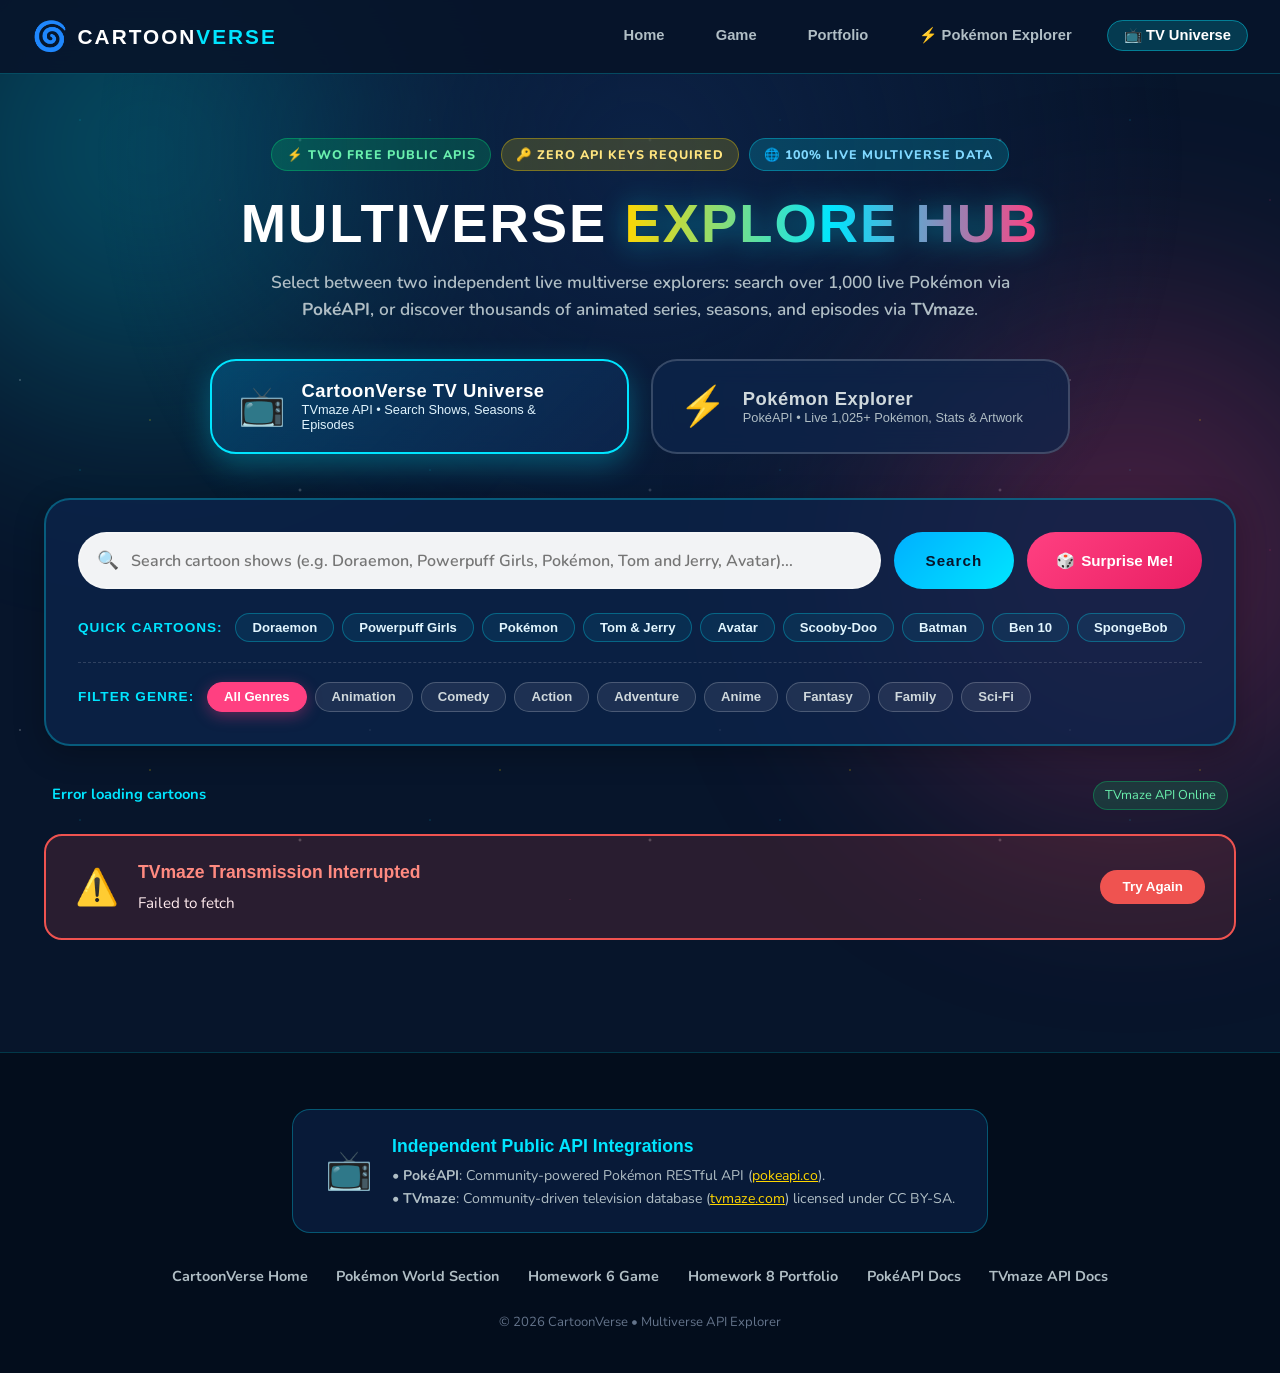
==== commit e04f25bb: "Fix script source path in index.html" ====
--- a/CS-CRP/Homework_9/api/index.html
+++ b/CS-CRP/Homework_9/api/index.html
@@ -502,6 +502,6 @@
     </div>
   </footer>
 
-  <script src="/api/script.js"></script>
+  <script src="script.js"></script>
 </body>
 </html>
